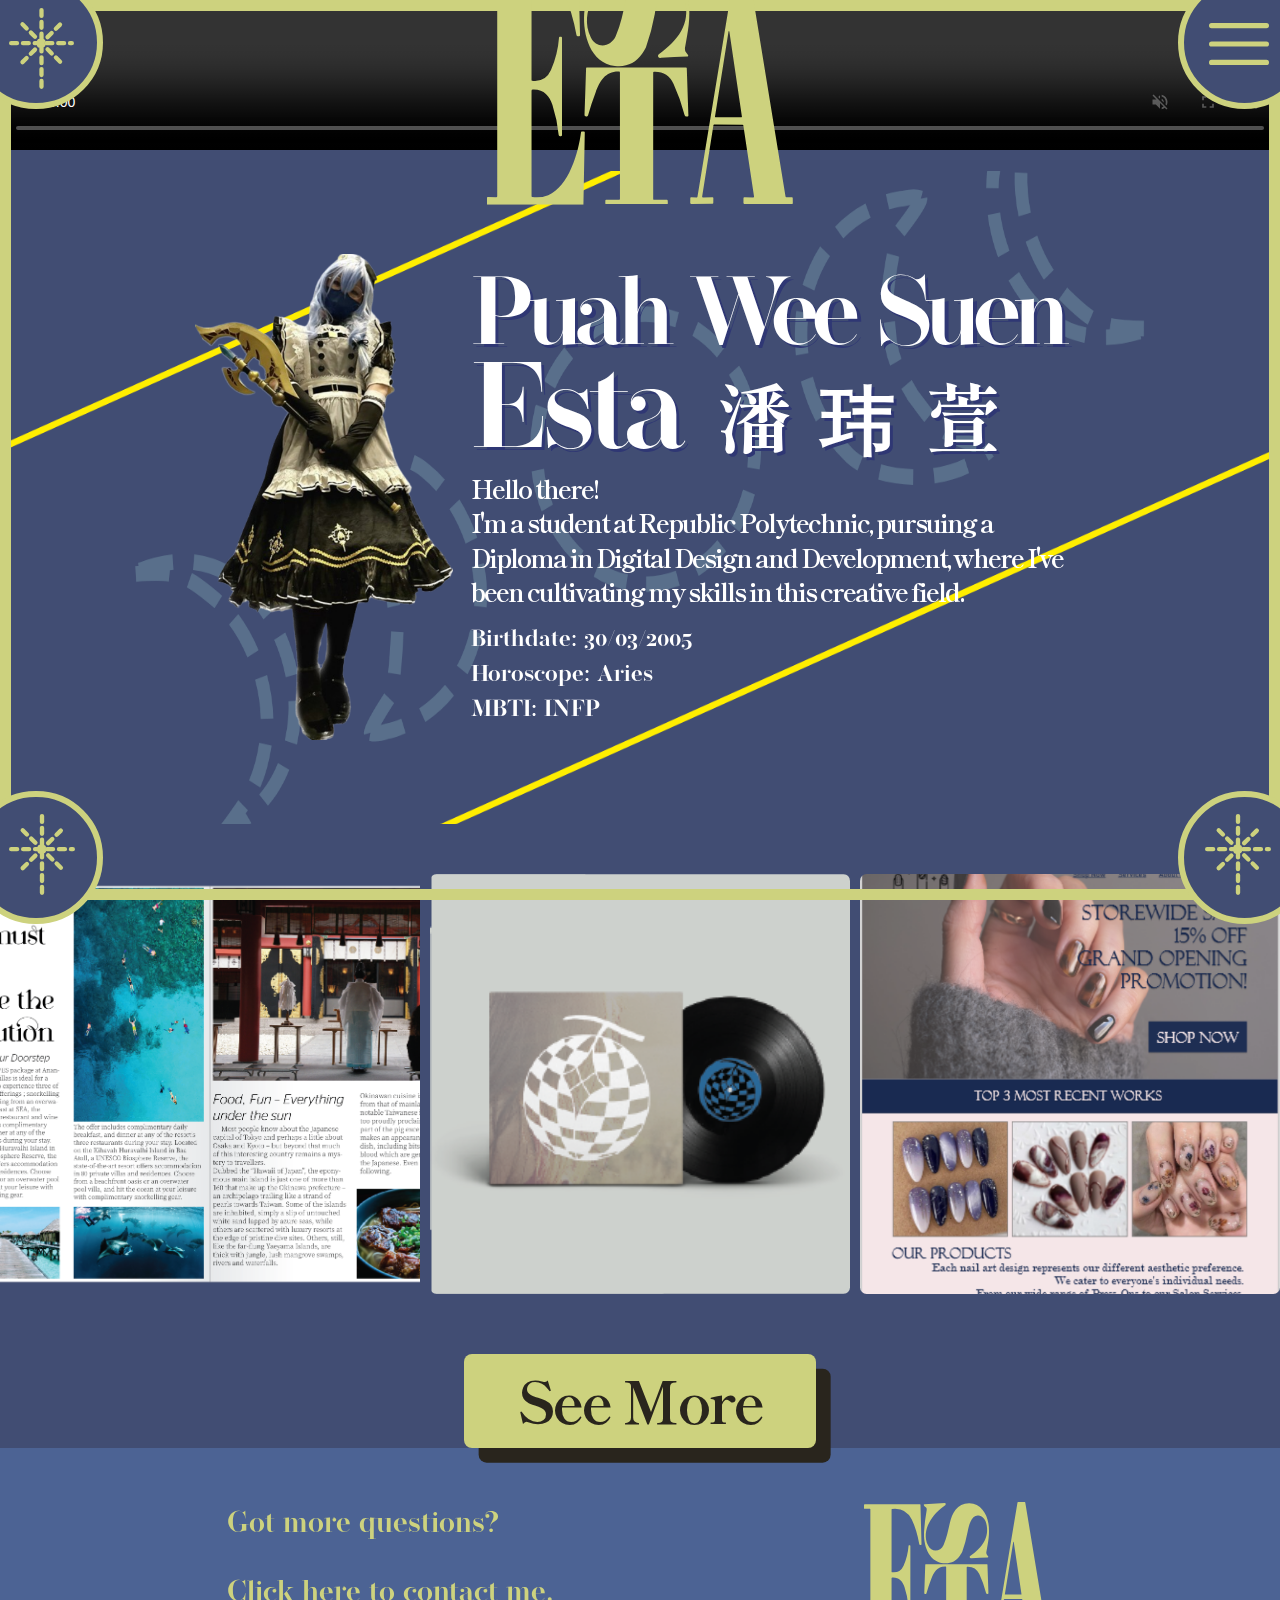
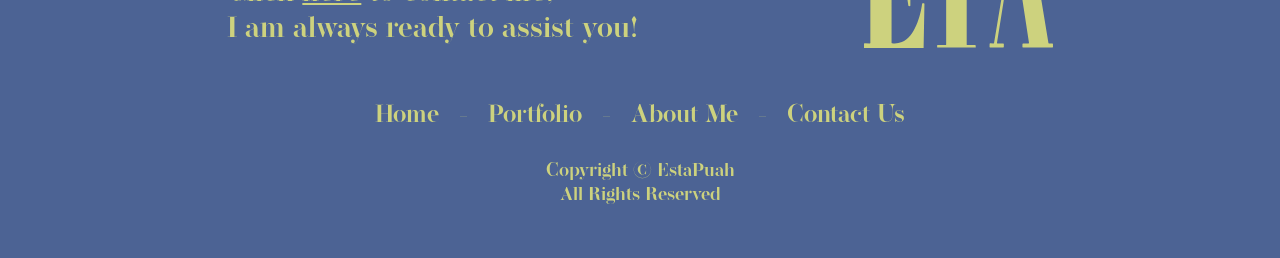
==== index.html @ 5c731d2d "." ====
<!DOCTYPE html>
<html lang="en-US">
  <head>
    <!-- Meta setup -->
    <meta charset="UTF-8" />
    <meta http-equiv="X-UA-Compatible" content="IE=edge" />
    <meta
      name="viewport"
      content="width=device-width, initial-scale=1, shrink-to-fit=no"
    />
    <meta name="keywords" content="" />
    <meta name="decription" content="" />
    <meta name="designer" content="" />

    <!-- Title -->
    <title>Esta Puah</title>

    <!-- Fav Icon -->
    <link rel="icon" href="images/favicon.png" />

    <!-- Include Bootstrap -->
    <link rel="stylesheet" href="css/bootstrap.css" />

    <!-- Main StyleSheet -->
    <link rel="stylesheet" href="css/style.css" />

    <!-- Responsive CSS -->
    <link rel="stylesheet" href="css/responsive.css" />
  </head>
  <body>
    <!--[if lte IE 9]>
      <p class="browserupgrade">
        You are using an <strong>outdated</strong> browser. Please
        <a href="https://browsehappy.com/">upgrade your browser</a> to improve
        your experience and security.
      </p><!
    [endif]-->

    <!-- main_wrapper start -->
    <main class="main_wrapper">
      <div class="main_shape">
        <div class="shape_circle">
          <img src="images/shape.svg" alt="" />
        </div>
        <div class="shape_circle shape3">
          <img src="images/shape.svg" alt="" />
        </div>
        <div class="shape_circle shape4">
          <img src="images/shape.svg" alt="" />
        </div>
        <div class="humber_btn">
          <button
            type="button"
            data-bs-toggle="offcanvas"
            data-bs-target="#offcanvasExample"
            aria-controls="offcanvasExample"
          >
            <img src="images/humbergar.svg" alt="" />
          </button>
        </div>
      </div>

      <!-- offcanvas start -->
      <div
        class="offcanvas offcanvas-top"
        tabindex="-1"
        id="offcanvasExample"
        aria-labelledby="offcanvasExampleLabel"
      >
        <div class="offcanvas-body">
          <button
            type="button"
            class="btn-close text-reset"
            data-bs-dismiss="offcanvas"
            aria-label="Close"
          ></button>
          <ul>
            <li><a href="index.html">Home</a></li>
            <li><a href="portfolio.html">Portfolio</a></li>
            <li><a href="about.html">About Me</a></li>
            <li><a href="contact.html">Contact</a></li>
          </ul>
        </div>
      </div>
      <!-- offcanvas end -->

      <!-- main_banner start -->
      <div class="main_banner">
        <div class="banner_item">
          <video
            width="100%"
            height="auto"
            controls
            id="video-bg"
            autoplay
            loop
            muted
          >
            <source src="images/star.mp4" type="video/mp4" />
            Your browser does not support the video tag.
          </video>
          <div class="main_logo">
            <a href="#">
              <img src="images/logo.svg" alt="" />
            </a>
          </div>
        </div>
      </div>
      <!-- main_banner end -->
      <!-- about_area start -->
      <div class="portfolio_area about_area">
        <div class="about_hero">
          <div class="about_row">
            <div class="about_left">
              <img src="images/about.png" alt="" />
            </div>
            <div class="about_right">
              <h3>
                Puah Wee Suen <br /><span class="esta">Esta</span>
                <span>潘 玮 萱</span>
              </h3>
              <p>
                Hello there! <br />I'm a student at Republic Polytechnic,
                pursuing a Diploma in Digital Design and Development, where I've
                been cultivating my skills in this creative field.
              </p>
              <ul>
                <li>Birthdate: 30/03/2005</li>
                <li>Horoscope: Aries</li>
                <li>MBTI: INFP</li>
              </ul>
            </div>
          </div>
        </div>
      </div>
      <!-- about_area end -->

      <!-- showcase_area start -->
        <h3>{Showcase}</h3>
        <div class="showcase_item">
          <div class="showcase_inner">
            <img href="portfolio.html" src="images/magazine.png" alt="" />
          </div>
          <div class="showcase_inner">
            <img href="portfolio.html" src="images/mock.png" alt="" />
          </div>
          <div class="showcase_inner">
            <img href="portfolio.html" src="images/project-1.png" alt="" />
          </div>
        </div>
        <div class="showcase_btn text-center">
          <a href="portfolio.html">See More</a>
        </div>
      <!-- showcase_area end -->

      <!-- footer_area start -->
      <div class="footer_area">
        <div class="footer_main">
          <div class="footer_upper">
            <div class="footer_left">
              <h4>Got more questions?</h4>
              <p>
                Click <a href="contact.html">here</a> to contact me, <br />
                I am always ready to assist you!
              </p>
            </div>
            <div class="footer_right">
              <a href="#">
                <img src="images/logo.svg" alt="" />
              </a>
            </div>
          </div>
          <div class="footer_bottom">
            <ul>
              <li><a href="index.html">Home </a></li>
              <li>-</li>
              <li><a href="portfolio.html">Portfolio</a></li>
              <li>-</li>
              <li><a href="about.html">About Me</a></li>
              <li>-</li>
              <li><a href="contact.html">Contact Us</a></li>
            </ul>
            <p>Copyright © EstaPuah <br />All Rights Reserved</p>
          </div>
        </div>
      </div>
    </main>
    <!-- main_wrapper end -->

    <!-- Main jQuery -->
    <script src="js/jquery-3.4.1.min.js"></script>

    <!-- Bootstrap jQuery -->
    <script src="js/bootstrap.bundle.js"></script>
  </body>
</html>
---- css/style.css ----
/*===================== Google fonts =======================*/
@import url("https://fonts.googleapis.com/css2?family=Shippori+Mincho:wght@400;500;600;700;800&display=swap");

/*webfonts*/
@font-face {
  font-family: "Operetta32-DemiBold";
  src: url(../webfonts/Operetta32-DemiBold.otf);
}

@font-face {
  font-family: "Lisbeth Display Regular";
  src: url(../webfonts/lisbeth-display.otf);
}

/*basic css*/
html {
  font-size: 0.52vw;
}

body {
  font-family: "Operetta32-DemiBold";
  font-size: 1.6rem;
  font-weight: 400;
  background: #414d73;
  color: #ffffff;
}

a {
  display: inline-block;
  text-decoration: none;
  transition: 0.2s all ease;
  -webkit-transition: 0.2s all ease;
  -moz-transition: 0.2s all ease;
}

a:visited,
a:hover,
a:active {
  text-decoration: none;
}

ul,
ol {
  list-style-type: none;
  padding: 0;
  margin: 0;
}

img {
  max-width: 100%;
}

::-webkit-scrollbar {
  width: 0;
  scrollbar-width: none;
}

::-moz-scrollbar {
  width: 0;
  scrollbar-width: none;
}

/*==================== main_wrapper start =====================*/
.main_wrapper {
  overflow: hidden;
}

.main_shape {
  width: 100%;
  height: 100%;
  display: block;
  border: 1.8rem solid #cdd27e;
  position: fixed;
  top: 0;
  left: 0;
  z-index: 9;
}

.shape_circle {
  width: 20rem;
  height: 20rem;
  display: flex;
  align-items: center;
  justify-content: center;
  background: #414d73;
  border: 1rem solid #cdd27e;
  border-radius: 50%;
  position: fixed;
  top: -3.6rem;
  left: -4.6rem;
  z-index: 9;
}

.shape_circle img {
  width: 9.8rem;
  position: relative;
  top: 0.6rem;
  left: 0.8rem;
}

.shape3 {
  top: initial;
  bottom: -3.6rem;
  left: -4.6rem;
  right: initial;
}

.shape4 {
  top: initial;
  bottom: -3.6rem;
  left: initial;
  right: -4.6rem;
}

.shape3 img {
  top: initial;
  left: 0.9rem;
  bottom: 0.75rem;
}

.shape4 img {
  top: initial;
  left: initial;
  bottom: 0.75rem;
  right: 0.9rem;
}

.humber_btn button {
  width: 20rem;
  height: 20rem;
  display: flex;
  align-items: center;
  justify-content: center;
  background: #414d73;
  border: 1rem solid #cdd27e;
  border-radius: 50%;
  outline: none;
  padding: 0;
  position: fixed;
  top: -3.6rem;
  right: -4.6rem;
  z-index: 9;
}

.humber_btn button img {
  width: 9rem;
  position: relative;
  top: 0.2rem;
  right: 0.8rem;
}

/*offcanvas*/
.offcanvas-top {
  background: #2f3774;
  width: 100%;
  height: 100%;
}

.offcanvas-body {
  text-align: right;
  padding: 3rem 4rem;
}

.offcanvas-body ul {
  padding-top: 1.5rem;
}

.offcanvas-body ul li {
  padding: 1.1rem 0rem;
  text-align: right;
}

.offcanvas-body ul li a {
  font-size: 6.1rem;
  color: #ffffff;
  transition: 0.2s all ease;
}

.offcanvas-body ul li a:hover {
  color: #cdd27e;
}

.btn-close {
  opacity: 1;
  font-size: 4.6rem;
  outline: none !important;
  box-shadow: none !important;
  transition: 0.2s all ease;
  filter: brightness(0) saturate(100%) invert(87%) sepia(67%) saturate(291%)
    hue-rotate(4deg) brightness(89%) contrast(82%);
}

/*=================== main_banner start ====================*/
.main_banner {
  position: relative;
}

.main_banner img {
  width: 100%;
}

.main_logo img {
  width: 46rem;
  position: absolute;
  top: 50%;
  left: 50%;
  transform: translate(-50%, -50%);
  z-index: 99;
}

/*================== showcase_area start ==================*/
.showcase_area {
  background-image: url(../images/showcase_bg.png);
  background-repeat: no-repeat;
  background-position: center;
  background-size: cover;
  padding: 5rem 0 12rem;
}

.showcase_main {
  max-width: 124rem;
  width: 100%;
  margin: 0 auto;
  position: relative;
  z-index: 99;
}

.showcase_main h3 {
  font-family: "Lisbeth Display Regular";
  font-size: 16.7rem;
  color: #ffffff;
  margin: 0;
  text-align: center;
  text-shadow: 0.6rem 0.6rem 0 #29251d;
}

.showcase_item {
  display: grid;
  grid-template-columns: repeat(3, 1fr);
  grid-gap: 1.5rem;
  padding: 5rem 0 9rem;
}

.showcase_inner {
  position: relative;
  overflow: hidden;
  width: 100%;
  height: 0;
  padding-bottom: 100%; /* This ensures a square aspect ratio */
}

.showcase_inner img {
  position: absolute;
  top: 0;
  left: 0;
  width: 100%;
  height: 100%;
  object-fit: cover; /* This will make sure the image covers the entire container */
  border-radius: 1rem;
}
.showcase_btn a {
  font-family: "Shippori Mincho", serif;
  font-size: 8.6rem;
  font-weight: 700;
  color: #29251d;
  letter-spacing: -0.3rem;
  background: #cdd27e;
  display: inline-block;
  padding: 0.5rem 8rem 0.8rem;
  border-radius: 1.2rem;
  box-shadow: 2.2rem 2.2rem 0rem #29251d;
  transition: box-shadow 0.2s ease, transform 0.2s ease;
  position: relative;
}

.showcase_btn a:hover {
  box-shadow: 1.8rem 1.8rem 0rem #29251d;
  transform: translateY(2px);
  opacity: 0.85;
}


/*==================== footer_area start =====================*/
.footer_area {
  background: #4c6394;
  padding: 8rem 0;
}

.footer_main {
  max-width: 124rem;
  width: 100%;
  margin: 0 auto;
  position: relative;
  z-index: 99;
}

.footer_upper {
  display: flex;
  align-items: center;
  justify-content: space-between;
}

.footer_left h4 {
  font-size: 4.4rem;
  color: #cdd27e;
  margin-bottom: 5rem;
}

.footer_left p {
  font-size: 4.4rem;
  color: #cdd27e;
  margin: 0;
  line-height: 1.25;
}

.footer_left p a {
  color: #cdd27e;
  text-decoration: underline;
  transition: 0.2s all ease;
}

.footer_left p a:hover {
  color: #fff;
}

.footer_right img {
  width: 28.3rem;
}

.footer_bottom {
  padding-top: 7rem;
}

.footer_bottom ul {
  display: flex;
  align-items: center;
  justify-content: center;
}

.footer_bottom ul li {
  font-size: 3.7rem;
  color: #cdd27e;
  padding: 0 1.5rem;
}

.footer_bottom ul li a {
  font-size: 3.7rem;
  color: #cdd27e;
  transition: 0.2s all ease;
}

.footer_bottom ul li a:hover {
  color: #fff;
}

.footer_bottom p {
  font-size: 2.8rem;
  color: #cdd27e;
  line-height: 1.25;
  margin-top: 4rem;
  margin-bottom: 0;
  text-align: center;
}

/*======================= portfolio page start =======================*/
.portfolio_area {
  background-image: url(../images/main-bg2.png);
  background-repeat: no-repeat;
  background-position: center;
  background-size: 100% 100%;
  background-attachment: fixed;
  padding: 8.5rem 0;
}

.portfolio_main {
  max-width: 120rem;
  width: 100%;
  margin: 0 auto;
  position: relative;
  z-index: 99;
}

.portfolio_main h3 {
  font-family: "Lisbeth Display Regular";
  font-size: 16.7rem;
  color: #ffffff;
  text-align: center;
  text-shadow: 0.6rem 0.6rem 0 #29251d;
}

.portfolio_item {
  display: grid;
  grid-template-columns: repeat(2, 1fr);
  grid-gap: 5rem;
  padding: 4rem 0;
}

.portfolio_box {
  width: 100%;
  height: 60rem;
  background: #cdd27e;
  display: flex;
  align-items: center;
  justify-content: center;
  border-radius: 1.5rem;
  box-shadow: 2.4rem 2.4rem 0 #29251d;
  text-align: center;
  transition: box-shadow 0.2s ease; /* Add transition for a smooth effect */
}

.portfolio_box a {
  text-decoration: none; /* Remove default link underline */
}

.portfolio_box:hover {
  opacity: 0.85;
}

.portfolio_box h4 {
  font-family: "Shippori Mincho", serif;
  font-size: 2.8rem; /* Adjust font size as needed */
  font-weight: 700;
  color: #29251d;
  margin: 0;
  letter-spacing: -0.1rem;
}

.portfolio_box:hover {
  box-shadow: none; /* Make the box shadow disappear on hover */
}

.portfolio_main2 {
  max-width: 124.2rem;
  width: 100%;
  margin: 0 auto;
  position: relative;
  z-index: 99;
  padding-top: 8rem;
}

.portfolio_name {
  background: #cdd27e;
  padding: 20rem 0;
  text-align: center;
  border-radius: 3rem;
  box-shadow: -1.5rem -1.5rem 8rem rgba(205, 210, 126, 0.34);
}

.portfolio_name h3 {
  font-family: "Shippori Mincho", serif;
  font-size: 18.9rem;
  font-weight: 700;
  line-height: 1;
  color: #2f3774;
  margin: 0;
  text-align: center;
  letter-spacing: -2.4rem;
}

.portfolio_projects {
  padding-top: 15rem;
}

.portfolio_sample img {
  width: 100%;
}

.portfolio3 {
  margin-top: -36rem;
}

.portfolio_btn {
  padding: 3rem 0;
}

.portfolio_btn a {
  font-family: "Shippori Mincho", serif;
  font-size: 6.6rem;
  font-weight: 700;
  color: #29251d;
  letter-spacing: -0.3rem;
  background: #cdd27e;
  display: inline-block;
  padding: 0.5rem 10rem 0.8rem;
  border-radius: 1.2rem;
  box-shadow: 2.2rem 2.2rem 0rem #29251d;
  transition: 0.2s all ease;
}

.portfolio_btn a:hover {
  opacity: 0.85;
}

.portname2 {
  padding: 10rem 0 12rem;
}

.port3_main {
  max-width: 150rem;
  width: 100%;
  margin: 0 auto;
  position: relative;
  z-index: 99;
  padding: 1.5rem 0;
}

.port3_cnt h3 {
  font-size: 9.9rem;
  color: #ffffff;
  margin: 0;
  text-shadow: 0.4rem 0.4rem 0 #707173;
}

.port3_cnt h4 {
  font-family: "Shippori Mincho", serif;
  font-size: 9.9rem;
  font-weight: 400;
  color: #ffffff;
  margin: 1.5rem 0;
}

.port3_cnt p {
  font-family: "Lisbeth Display Regular";
  font-size: 9.9rem;
  font-weight: 400;
  color: #ffffff;
  margin: 0;
  text-shadow: 0.3rem 0.3rem 0 #707070;
}

.port3_item img {
  width: 77rem;
  display: block;
  margin-left: auto;
}

.port4_main {
  background: rgba(255, 255, 255, 0.85);
  max-width: 149.6rem;
  width: 100%;
  margin: 0 auto;
  position: relative;
  z-index: 99;
  padding: 6.4rem 5.6rem;
  border-radius: 4rem;
}

.port4_left img {
  width: 100%;
}

.port4_right h3 {
  font-family: "Shippori Mincho", serif;
  font-size: 11.3rem;
  font-weight: 700;
  color: #4c6394;
  letter-spacing: -1.5rem;
}

.port4_right h4 {
  max-width: 56rem;
  width: 100%;
  font-size: 4.7rem;
  color: #4c6394;
  margin: 5.5rem 0 8.5rem;
}

.port4_right p {
  font-size: 3.6rem;
  color: #4c6394;
  margin-bottom: ;
}

.port4_btn {
  padding: 12rem 0 0;
}

.port4_btn a {
  font-family: "Shippori Mincho", serif;
  font-size: 5rem;
  color: #29251d;
}

/*=================== about page start =====================*/
.about_hero {
  max-width: 133.8rem;
  width: 100%;
  margin: 0 auto;
  position: relative;
  z-index: 99;
  padding: 4rem 0;
}

.about_row {
  display: flex;
  align-items: center;
  justify-content: space-between;
}

.about_left {
  width: 29%;
}

.about_left img {
  width: 100%;
}

.about_right {
  width: 69%;
}

.about_right h3 {
  font-size: 14.5rem;
  color: #ffffff;
  letter-spacing: -1rem;
  line-height: 0.85;
  margin: 0;
  text-shadow: 0.5rem 0.5rem 0 #2f3774;
}

.about_right h3 span {
  font-family: "Shippori Mincho", serif;
  font-size: 11.3rem;
  font-weight: 800;
  letter-spacing: 0.8rem;
  display: inline-block;
  margin-left: 2.4rem;
}

.about_right h3 .esta {
  font-family: "Operetta32-DemiBold";
  font-size: 18.4rem;
  font-weight: inherit;
  letter-spacing: -1rem;
  margin: 0;
}

.about_right p {
  font-family: "Shippori Mincho", serif;
  font-size: 3.8rem;
  font-weight: 700;
  color: #ffffff;
  line-height: 1.35;
  margin: 2.5rem 0 2rem;
  letter-spacing: -0.3rem;
}

.about_right ul li {
  font-size: 3.5rem;
  color: #ffffff;
}

.about_main {
  max-width: 146.4rem;
  width: 100%;
  margin: 0 auto;
  position: relative;
  z-index: 99;
  padding: 8rem 0 4rem;
}

.about_maincnt {
  margin-top: 6rem;
}

.about_maincnt h4 {
  font-family: "Lisbeth Display Regular";
  font-size: 16.7rem;
  font-weight: 400;
  color: #ffffff;
  text-align: center;
  margin-bottom: 2.5rem;
  text-shadow: 0.6rem 0.6rem 0 #29251d;
}

.about_maincnt p {
  font-size: 4.7rem;
  color: #ffffff;
  line-height: 1.32;
  margin: 0;
  text-align: center;
}

/*================== contact page start ================*/
.contact_area {
  background-image: url(../images/contact_bg.png);
}

.contact_main {
  max-width: 130.6rem;
  width: 100%;
  margin: 0 auto;
  position: relative;
  z-index: 99;
}

.contact_title h3 {
  font-family: "Lisbeth Display Regular";
  font-size: 16.7rem;
  font-weight: 400;
  color: #ffffff;
  text-align: center;
  text-shadow: 0.6rem 0.6rem 0 #29251d;
}

.contact_part {
  padding: 4rem 0;
}

.contact_left h4 {
  font-family: "Lisbeth Display Regular";
  font-size: 7.5rem;
  font-weight: 400;
  color: #ffffff;
  text-shadow: 0.54rem 0.54rem 0 #29251d;
}

.contact_item {
  margin-top: 4rem;
}

.contact_item label {
  font-size: 2.5rem;
  color: #ffffff;
  margin-bottom: 0.8rem;
  display: block;
  text-shadow: 0.5rem 0.5rem 0 #29251d;
}

.contact_item input,
.contact_item textarea {
  font-family: "Shippori Mincho", serif;
  width: 100%;
  display: block;
  font-size: 2.2rem;
  font-weight: 400;
  color: #707070;
  background: #ffffff;
  border: none;
  outline: none;
  padding: 1.2rem 1.5rem;
  border-radius: 1.4rem;
  letter-spacing: -0.2rem;
}

.contact_item input::placeholder,
.contact_item textarea::placeholder {
  font-family: "Shippori Mincho", serif;
  color: #707070;
  opacity: 1;
}

.contact_item textarea {
  min-height: 12.2rem;
  resize: none;
}

.contact_btn {
  text-align: right;
  padding-top: 5rem;
}

.contact_btn button {
  font-family: "Shippori Mincho", serif;
  font-size: 3.2rem;
  font-weight: 700;
  color: #29251d;
  background: #bdc274;
  border: none;
  outline: none;
  display: inline-block;
  padding: 0.5rem 6rem 0.8rem;
  border-radius: 0.8rem;
  box-shadow: 1.1rem 1.1rem 0 #29251d;
  transition: 0.2s all ease;
}

.contact_btn button:hover {
  opacity: 0.85;
}

.contact_right {
  padding-left: 12rem;
}

.contact_right h4 {
  font-family: "Lisbeth Display Regular";
  font-size: 7.5rem;
  font-weight: 400;
  color: #ffffff;
  text-shadow: 0.54rem 0.54rem 0 #29251d;
  margin-bottom: 4rem;
}

.contact_right ul li a {
  display: flex;
  align-items: center;
  font-size: 4rem;
  color: #ffffff;
  margin-bottom: 2rem;
  text-shadow: 0.5rem 0.5rem 0 #29251d;
}

.contact_right ul li a img {
  width: 5rem;
  margin-right: 1.5rem;
}

.social_icon ul {
  display: flex;
  align-items: center;
  margin-top: 5rem;
}

.social_icon ul li a {
  display: inline-block;
  margin-right: 2rem;
  transition: 0.2s all ease;
}

.social_icon ul li a img {
  width: 4rem;
}

.social_icon ul li a:hover {
  opacity: 0.8;
}

.contact2l .contact_item input,
.contact2l .contact_item textarea {
  color: #29251d;
}

.contact3_lftitem img {
  width: 13.7rem;
}

.cont3_btn button {
  width: 100%;
  display: block;
}

.contact3_lftitem h4 {
  font-family: "Lisbeth Display Regular";
  font-size: 7.5rem;
  color: #ffffff;
  text-shadow: 0.6rem 0.6rem 0 #29251d;
}

.contact3_lftitem p {
  font-family: "Lisbeth Display Regular";
  font-size: 6.2rem;
  color: #ffffff;
  text-shadow: 0.6rem 0.6rem 0 #29251d;
}

.contact_prt3 {
  padding-bottom: 15rem;
}
---- css/responsive.css ----
/*
====================================
Small Screen - Tablate
====================================
*/
@media screen and (min-width: 768px) and (max-width: 991px) {

	.offcanvas-body {
		padding-top: 5rem;
		padding-right: 6rem;
	}

}

/*
====================================
Small Screen - Mobile
====================================
*/
@media screen and (max-width: 767px) {

	html {
		font-size: 0.60vw;
	}

	.offcanvas-body {
		padding-top: 5rem;
		padding-right: 6rem;
	}

}


@media screen and (max-width: 575px) {

	html {
		font-size: 0.60vw;
	}

	.showcase_item {
		grid-template-columns: 1fr 1fr;
		grid-gap: 3rem;
	}

	.offcanvas-body {
		padding-top: 5rem;
		padding-right: 6rem;
	}

	.port4_right {
		margin-top: 5rem;
		margin-left: 5rem;
		margin-bottom: 5rem;
	}

	.about_row {
		display: block;
	}

	.about_row > div {
		width: 100%;
	}

	.about_left img {
		width: 45%;
		display: block;
		margin: 0 auto;
	}

	.about_right {
		margin-top: 9.5rem;
	}

	.about_right p {
		font-size: 5rem;
	}

	.about_right ul li {
		font-size: 4.7rem;
	}

	.contact_left h4 {
		font-size: 11rem;
	}

	.contact_item label {
		font-size: 5.5rem;
	}

	.contact_item input, 
	.contact_item textarea {
		font-size: 4.8rem;
		padding: 2.4rem 3rem;
	}

	.contact_btn button {
		font-size: 5.6rem;
		padding: 1rem 10rem 1.3rem;
	}

	.contact_right {
		padding-left: 0;
		margin-top: 6rem;
	}

	.contact_right h4 {
		font-size: 11rem;
	}

	.contact_right ul li a {
		font-size: 6rem;
	}

	.contact_right ul li a img {
		width: 7rem;
	}

	.social_icon ul li a {
		margin-right: 4rem;
	}

	.social_icon ul li a img {
		width: 7.5rem;
	}

	.contact_item textarea {
		height: 30rem;
	}

	.contact_part {
		padding-top: 7.5rem;
	}


}
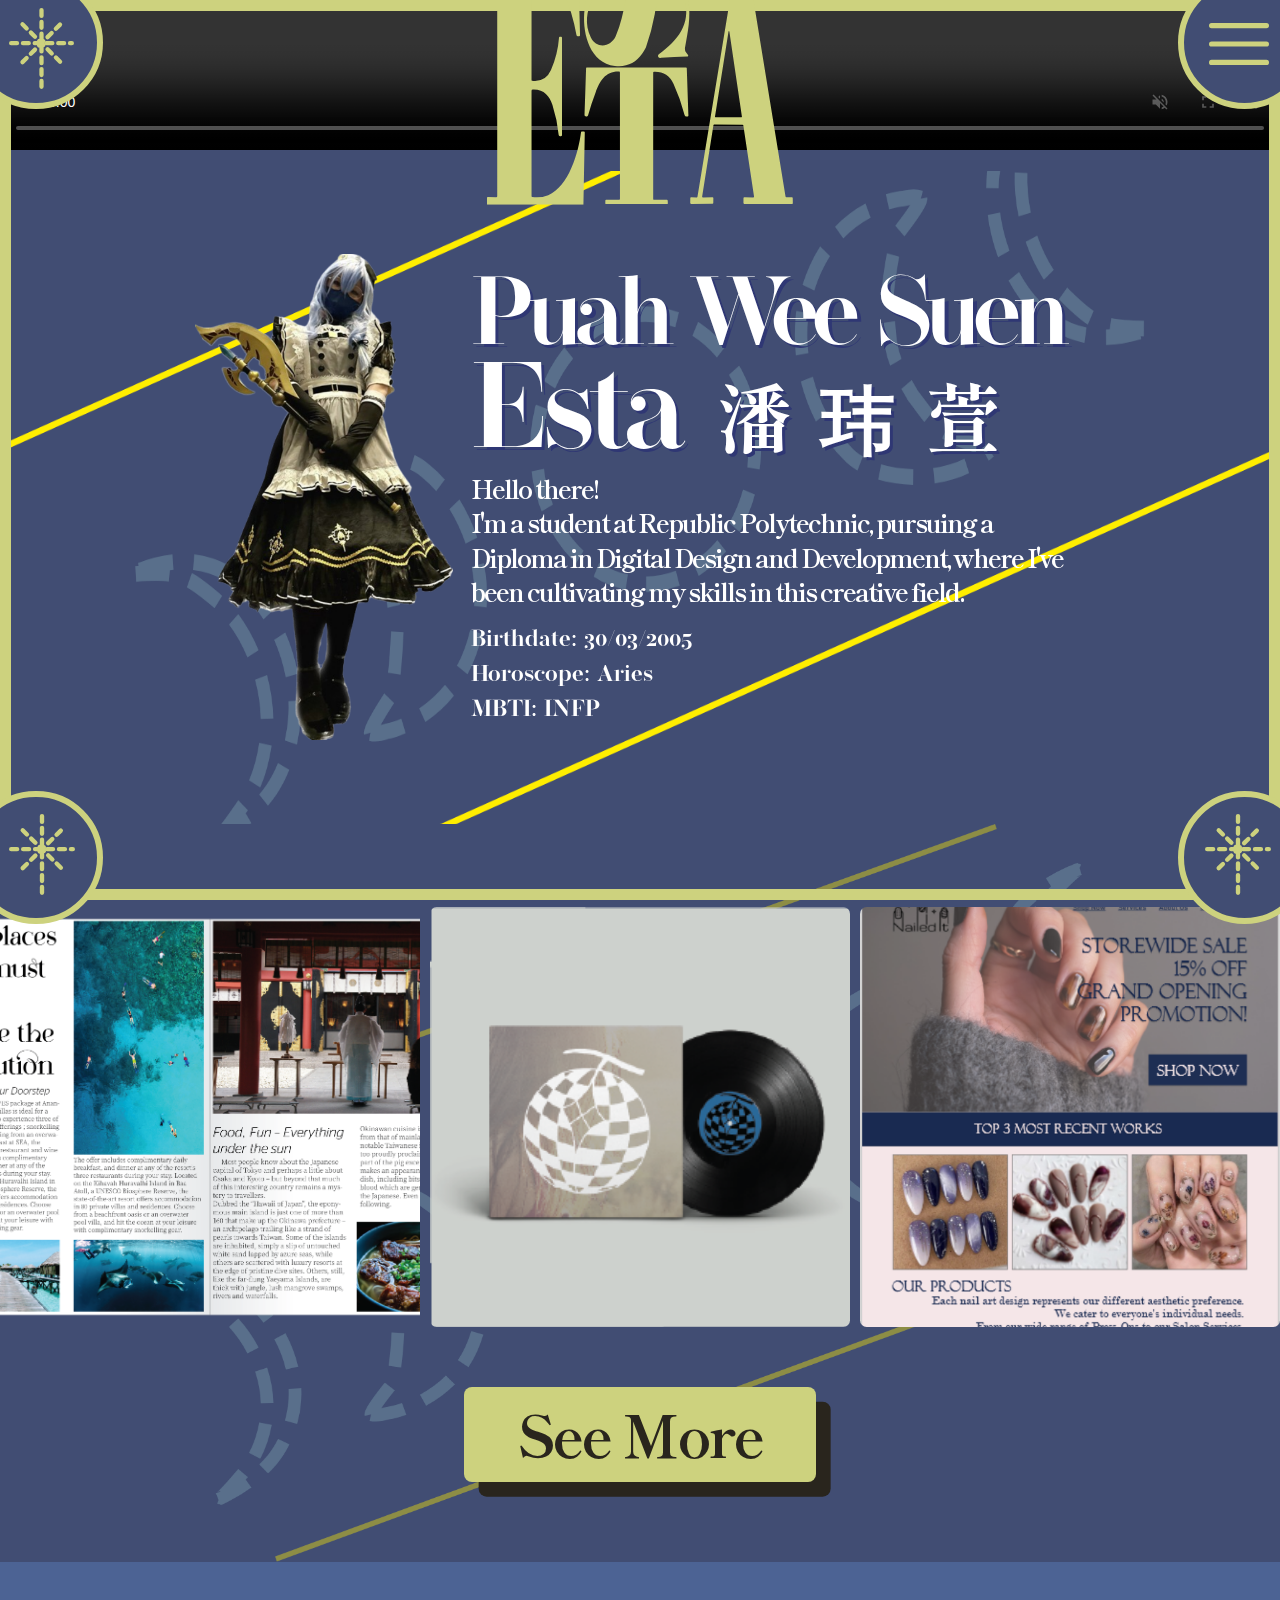
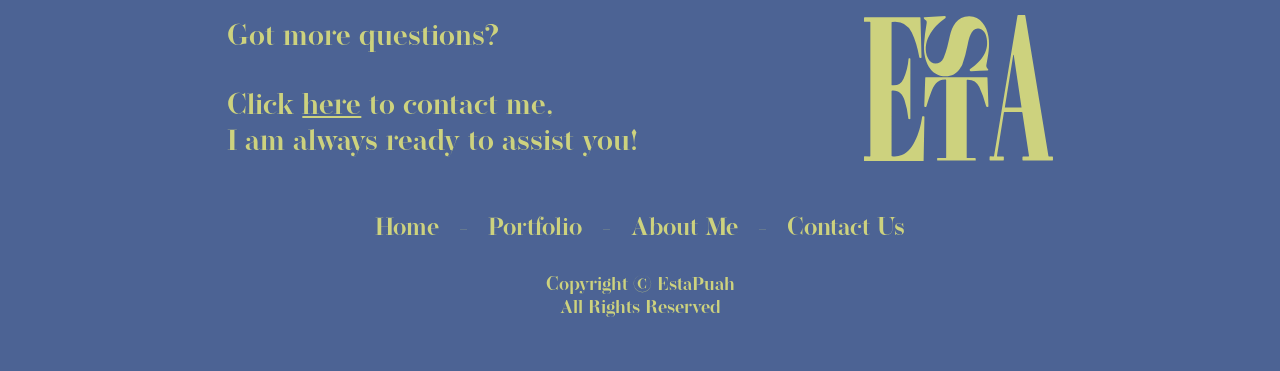
==== commit 2164f9c7: "." ====
--- a/index.html
+++ b/index.html
@@ -136,6 +136,7 @@
       <!-- about_area end -->
 
       <!-- showcase_area start -->
+      <div class="showcase_area">
         <h3>{Showcase}</h3>
         <div class="showcase_item">
           <div class="showcase_inner">
@@ -151,6 +152,8 @@
         <div class="showcase_btn text-center">
           <a href="portfolio.html">See More</a>
         </div>
+      </div>
+
       <!-- showcase_area end -->
 
       <!-- footer_area start -->
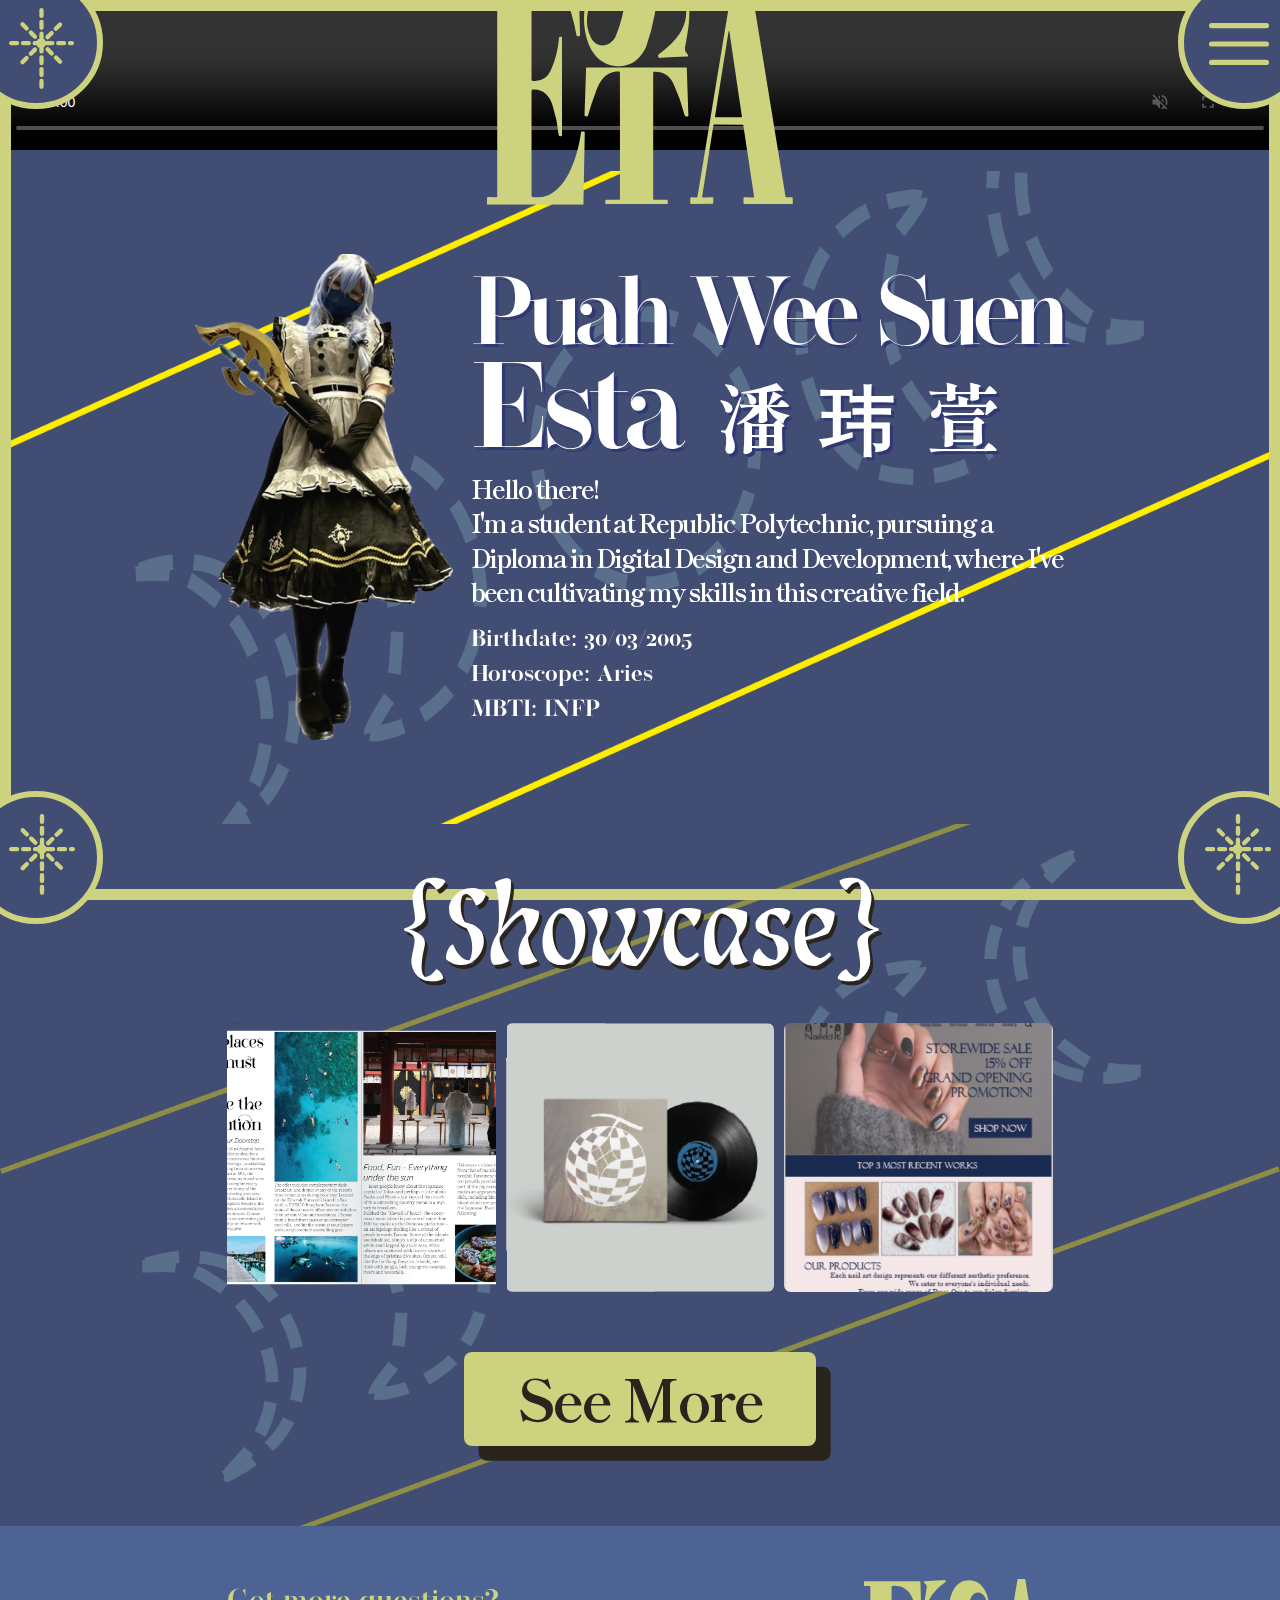
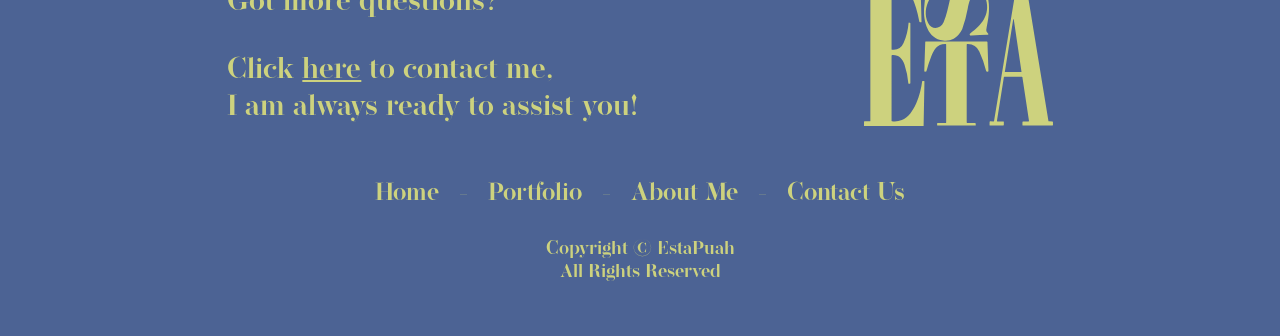
==== commit 29912518: "." ====
--- a/index.html
+++ b/index.html
@@ -137,23 +137,24 @@
 
       <!-- showcase_area start -->
       <div class="showcase_area">
-        <h3>{Showcase}</h3>
-        <div class="showcase_item">
-          <div class="showcase_inner">
-            <img href="portfolio.html" src="images/magazine.png" alt="" />
-          </div>
-          <div class="showcase_inner">
-            <img href="portfolio.html" src="images/mock.png" alt="" />
-          </div>
-          <div class="showcase_inner">
-            <img href="portfolio.html" src="images/project-1.png" alt="" />
-          </div>
-        </div>
-        <div class="showcase_btn text-center">
-          <a href="portfolio.html">See More</a>
-        </div>
-      </div>
-
+        <div class="showcase_main">
+          <h3>{Showcase}</h3>
+          <div class="showcase_item">
+            <div class="showcase_inner">
+              <img href="portfolio.html" src="images/magazine.png" alt="" />
+            </div>
+            <div class="showcase_inner">
+              <img href="portfolio.html" src="images/mock.png" alt="" />
+            </div>
+            <div class="showcase_inner">
+              <img href="portfolio.html" src="images/project-1.png" alt="" />
+            </div>
+          </div>
+          <div class="showcase_btn text-center">
+            <a href="portfolio.html">See More</a>
+          </div>
+        </div>
+      </div>
       <!-- showcase_area end -->
 
       <!-- footer_area start -->
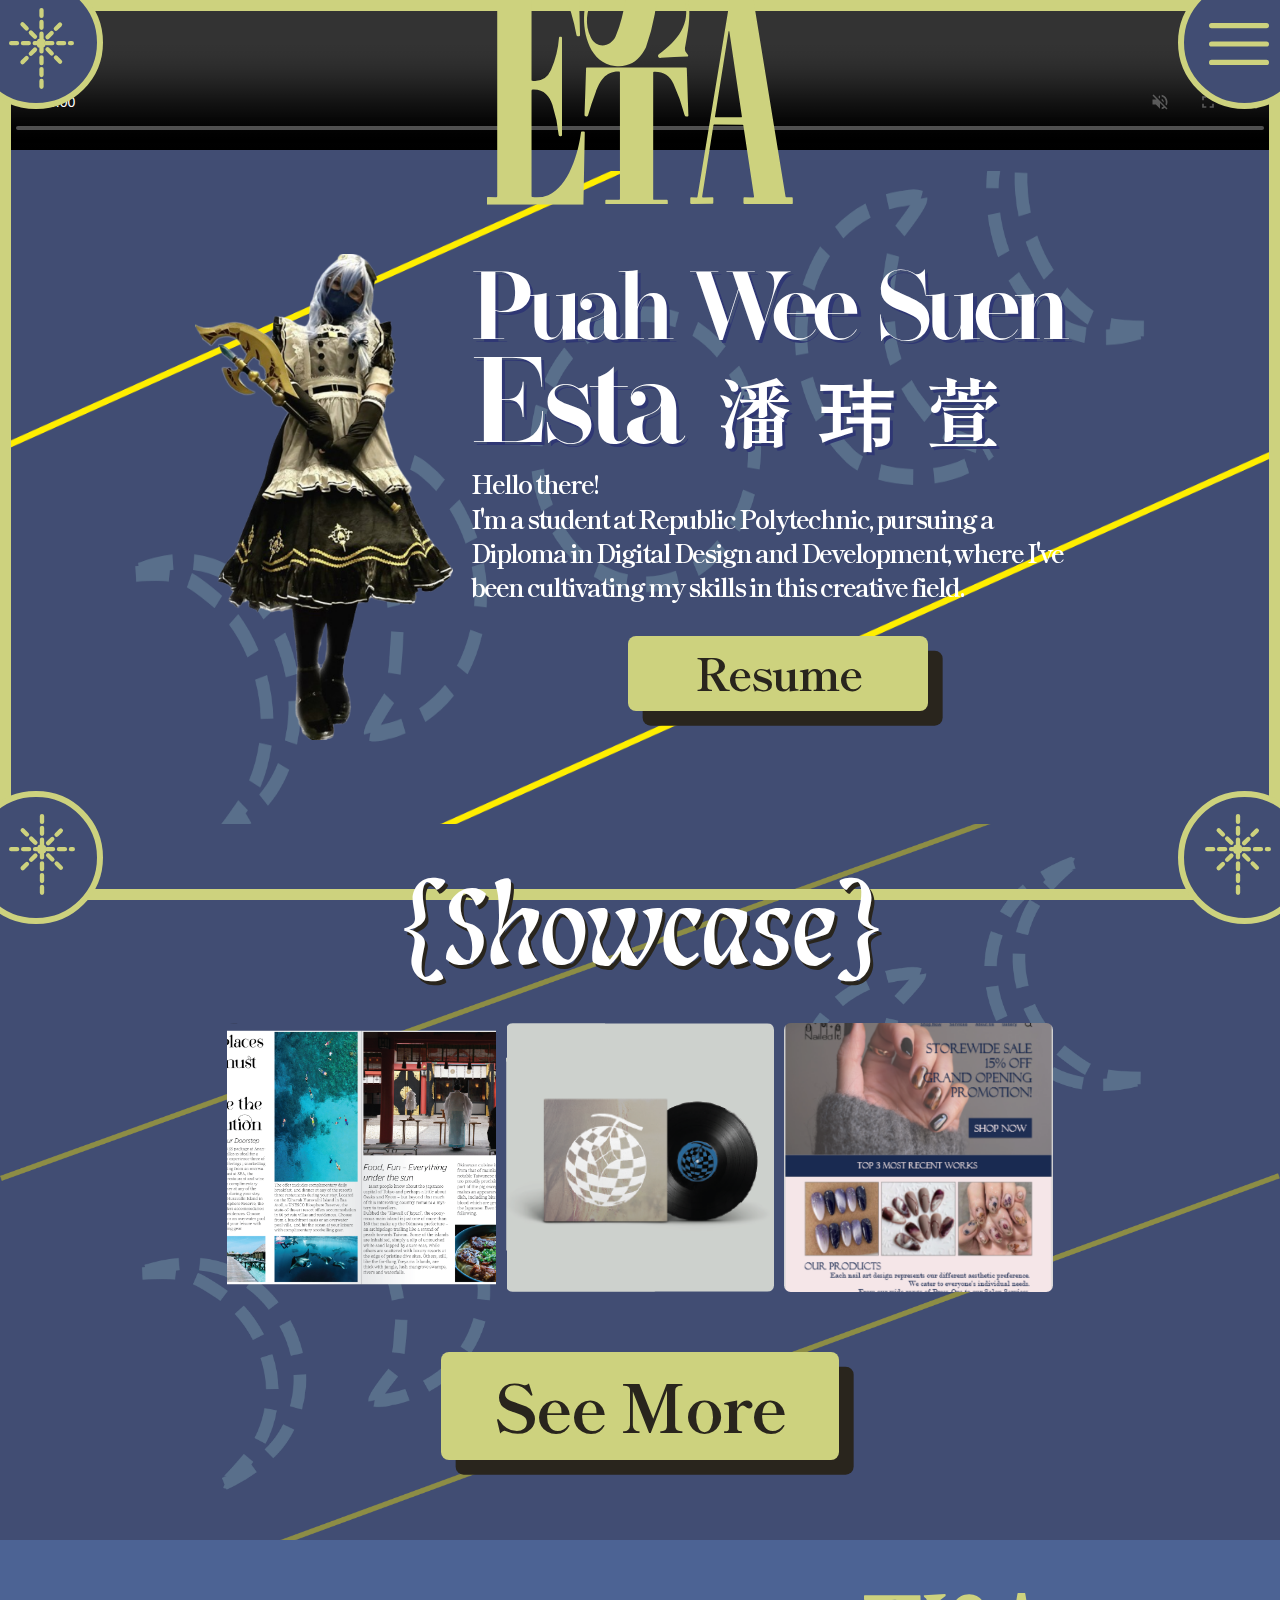
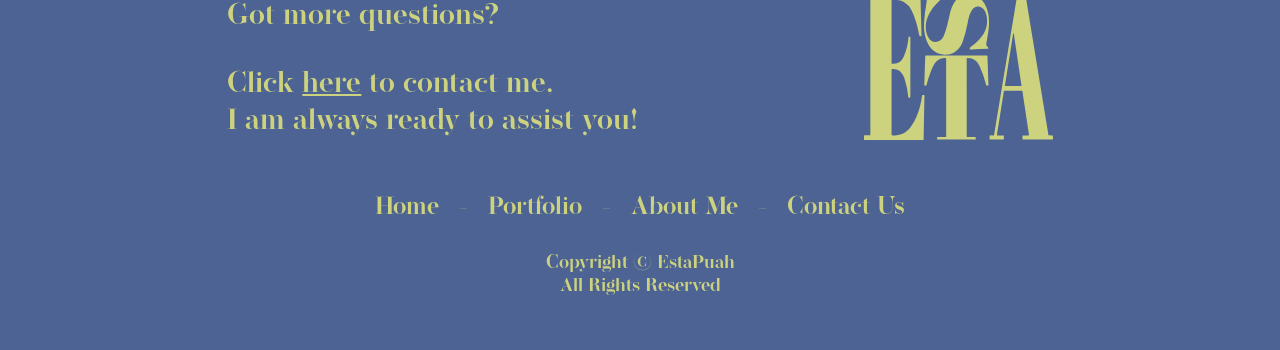
==== commit edce8c14: "." ====
--- a/index.html
+++ b/index.html
@@ -39,7 +39,7 @@
     <!-- main_wrapper start -->
     <main class="main_wrapper">
       <div class="main_shape">
-        <div class="shape_circle">
+        <div class="shape_circle main">
           <img src="images/shape.svg" alt="" />
         </div>
         <div class="shape_circle shape3">
@@ -124,11 +124,9 @@
                 pursuing a Diploma in Digital Design and Development, where I've
                 been cultivating my skills in this creative field.
               </p>
-              <ul>
-                <li>Birthdate: 30/03/2005</li>
-                <li>Horoscope: Aries</li>
-                <li>MBTI: INFP</li>
-              </ul>
+              <div class="portfolio_btn text-center">
+                <a href="images/EstaPuah_Resume.pdf">Resume</a>
+              </div>
             </div>
           </div>
         </div>
--- a/css/style.css
+++ b/css/style.css
@@ -96,6 +96,34 @@
   position: relative;
   top: 0.6rem;
   left: 0.8rem;
+}
+
+.main_wrapper {
+  transition: all 0.3s ease;
+}
+
+.main_wrapper.expanded {
+  width: 100%; /* Set the desired expanded width */
+}
+
+.main_shape {
+  display: flex;
+  justify-content: space-between;
+}
+
+.shape_circle {
+  transition: all 0.3s ease;
+}
+
+.main.expanded .shape_circle {
+  width: 15rem; /* Set the desired expanded size */
+  height: 15rem;
+}
+
+.main.expanded .shape_circle img {
+  width: 7.8rem; /* Set the desired expanded size for the image */
+  top: 0.3rem;
+  left: 0.4rem;
 }
 
 .shape3 {
@@ -260,7 +288,7 @@
 }
 .showcase_btn a {
   font-family: "Shippori Mincho", serif;
-  font-size: 8.6rem;
+  font-size: 10rem;
   font-weight: 700;
   color: #29251d;
   letter-spacing: -0.3rem;
@@ -276,7 +304,6 @@
 .showcase_btn a:hover {
   box-shadow: 1.8rem 1.8rem 0rem #29251d;
   transform: translateY(2px);
-  opacity: 0.85;
 }
 
 
@@ -402,10 +429,11 @@
   display: flex;
   align-items: center;
   justify-content: center;
-  border-radius: 1.5rem;
+  border-radius: 2rem;
   box-shadow: 2.4rem 2.4rem 0 #29251d;
   text-align: center;
   transition: box-shadow 0.2s ease; /* Add transition for a smooth effect */
+  padding: 10px;
 }
 
 .portfolio_box a {
@@ -418,11 +446,10 @@
 
 .portfolio_box h4 {
   font-family: "Shippori Mincho", serif;
-  font-size: 2.8rem; /* Adjust font size as needed */
+  font-size: 4em; /* Adjust font size as needed */
   font-weight: 700;
   color: #29251d;
   margin: 0;
-  letter-spacing: -0.1rem;
 }
 
 .portfolio_box:hover {
@@ -568,7 +595,7 @@
 .port4_right p {
   font-size: 3.6rem;
   color: #4c6394;
-  margin-bottom: ;
+  margin-bottom: 0;
 }
 
 .port4_btn {
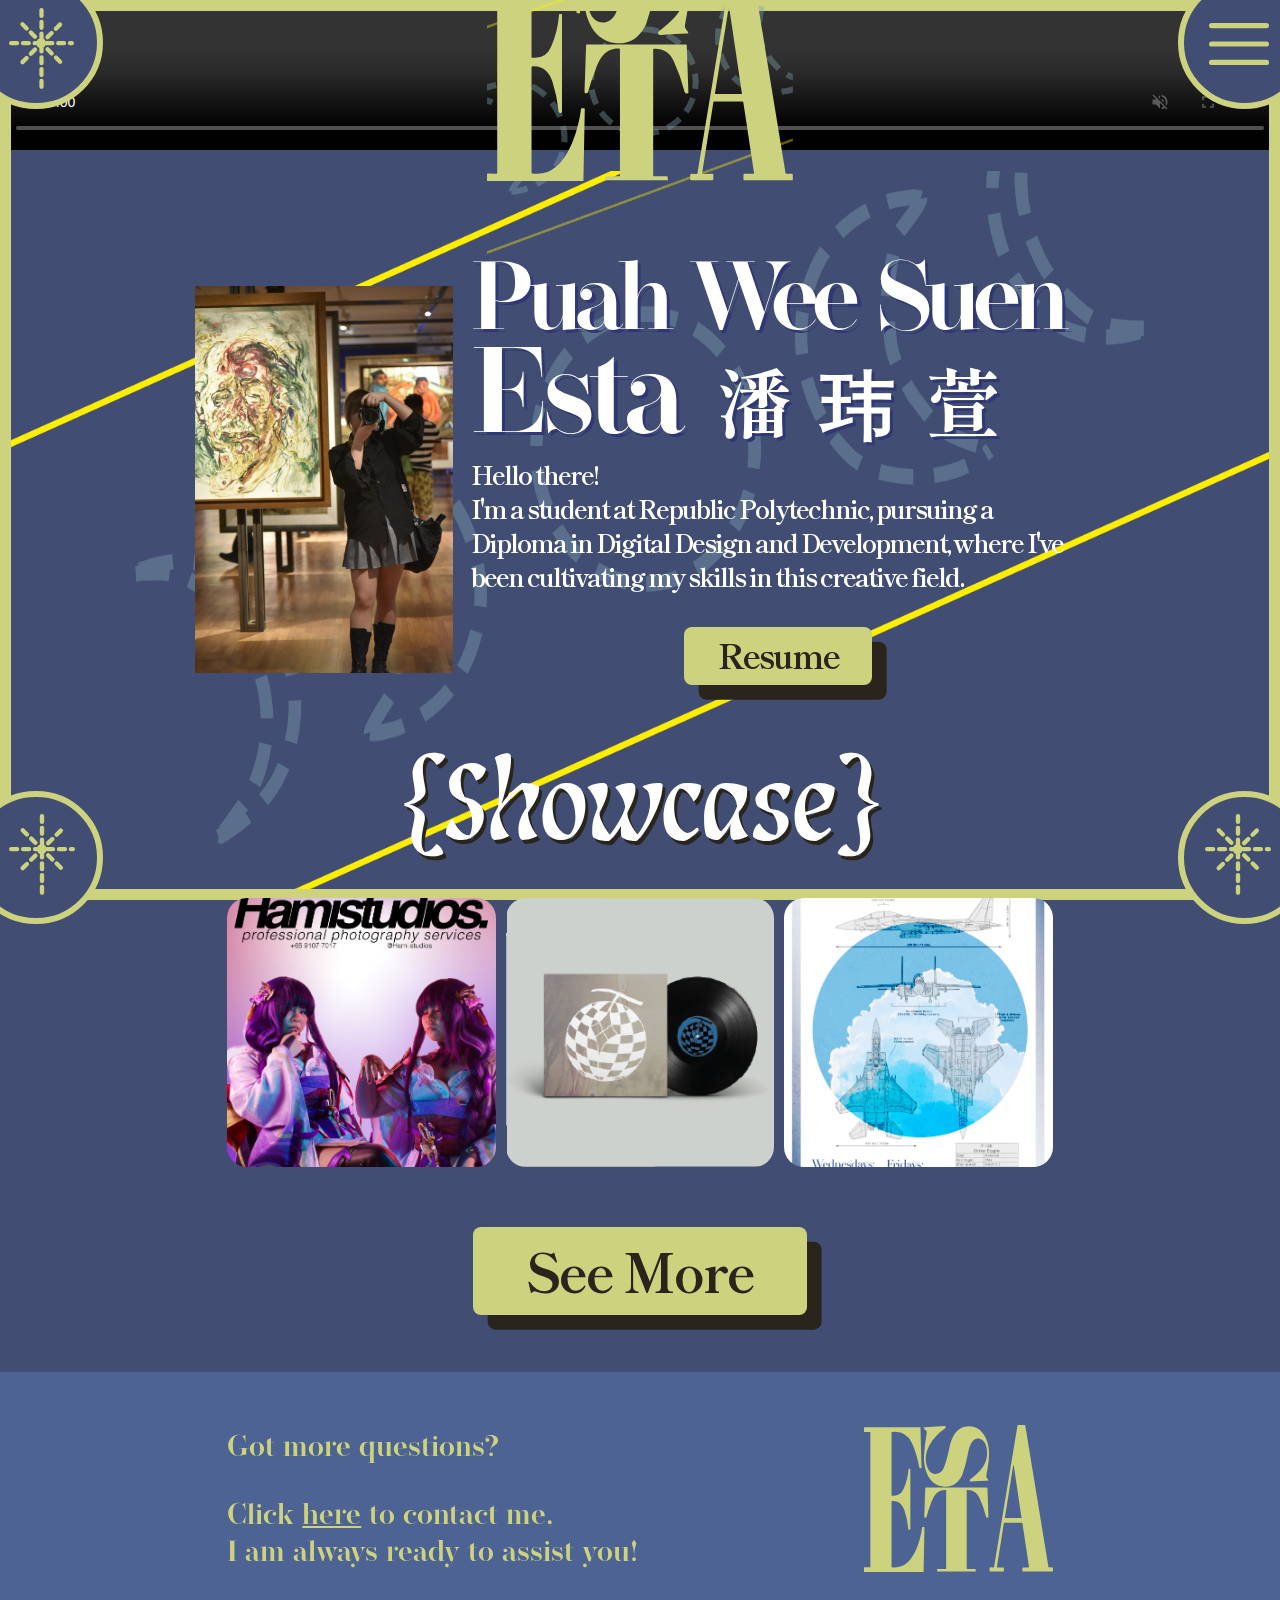
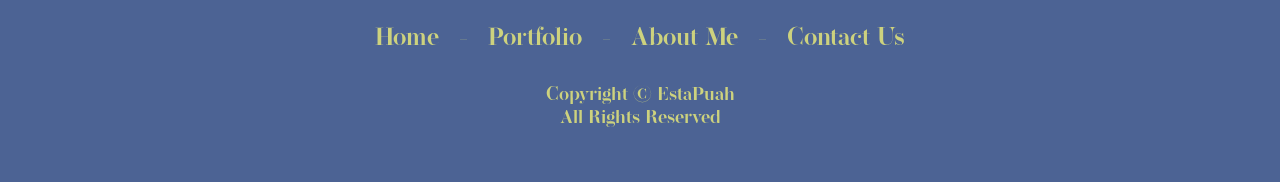
==== commit 48f885aa: "." ====
--- a/index.html
+++ b/index.html
@@ -39,8 +39,10 @@
     <!-- main_wrapper start -->
     <main class="main_wrapper">
       <div class="main_shape">
-        <div class="shape_circle main">
-          <img src="images/shape.svg" alt="" />
+        <div class="shape_circle shape1">
+          <a href="index.html">
+            <img src="images/shape.svg" alt="" />
+          </a>
         </div>
         <div class="shape_circle shape3">
           <img src="images/shape.svg" alt="" />
@@ -112,7 +114,7 @@
         <div class="about_hero">
           <div class="about_row">
             <div class="about_left">
-              <img src="images/about.png" alt="" />
+              <img class="esta" src="images/esta.jpg" alt="" />
             </div>
             <div class="about_right">
               <h3>
@@ -130,30 +132,29 @@
             </div>
           </div>
         </div>
+        <!-- showcase_area start -->
+        <div class="showcase_area">
+          <div class="showcase_main">
+            <h3>{Showcase}</h3>
+            <div class="showcase_item">
+              <div class="showcase_inner">
+                <img href="portfolio.html" src="images/poster.png" alt="" />
+              </div>
+              <div class="showcase_inner">
+                <img href="portfolio.html" src="images/Logos (4).png" alt="" />
+              </div>
+              <div class="showcase_inner">
+                <img href="portfolio.html" src="images/aero.png" alt="" />
+              </div>
+            </div>
+            <div class="showcase_btn text-center">
+              <a href="portfolio.html">See More</a>
+            </div>
+          </div>
+        </div>
+        <!-- showcase_area end -->
       </div>
       <!-- about_area end -->
-
-      <!-- showcase_area start -->
-      <div class="showcase_area">
-        <div class="showcase_main">
-          <h3>{Showcase}</h3>
-          <div class="showcase_item">
-            <div class="showcase_inner">
-              <img href="portfolio.html" src="images/magazine.png" alt="" />
-            </div>
-            <div class="showcase_inner">
-              <img href="portfolio.html" src="images/mock.png" alt="" />
-            </div>
-            <div class="showcase_inner">
-              <img href="portfolio.html" src="images/project-1.png" alt="" />
-            </div>
-          </div>
-          <div class="showcase_btn text-center">
-            <a href="portfolio.html">See More</a>
-          </div>
-        </div>
-      </div>
-      <!-- showcase_area end -->
 
       <!-- footer_area start -->
       <div class="footer_area">
--- a/css/style.css
+++ b/css/style.css
@@ -98,32 +98,19 @@
   left: 0.8rem;
 }
 
-.main_wrapper {
-  transition: all 0.3s ease;
-}
-
-.main_wrapper.expanded {
-  width: 100%; /* Set the desired expanded width */
-}
-
-.main_shape {
-  display: flex;
-  justify-content: space-between;
-}
-
-.shape_circle {
-  transition: all 0.3s ease;
-}
-
-.main.expanded .shape_circle {
-  width: 15rem; /* Set the desired expanded size */
-  height: 15rem;
-}
-
-.main.expanded .shape_circle img {
-  width: 7.8rem; /* Set the desired expanded size for the image */
-  top: 0.3rem;
-  left: 0.4rem;
+@keyframes breathing {
+  0%,
+  100% {
+    transform: scale(0.8);
+  }
+
+  50% {
+    transform: scale(1);
+  }
+}
+
+.shape_circle.shape1 img {
+  animation: breathing 4s infinite alternate; /* Adjust the duration as needed */
 }
 
 .shape3 {
@@ -225,6 +212,11 @@
 
 .main_banner img {
   width: 100%;
+  background-image: url(../images/showcase_bg.png);
+  background-position: center;
+  background-size: cover;
+  background-attachment: scroll;
+  padding: 5rem 0 12rem;
 }
 
 .main_logo img {
@@ -237,13 +229,6 @@
 }
 
 /*================== showcase_area start ==================*/
-.showcase_area {
-  background-image: url(../images/showcase_bg.png);
-  background-repeat: no-repeat;
-  background-position: center;
-  background-size: cover;
-  padding: 5rem 0 12rem;
-}
 
 .showcase_main {
   max-width: 124rem;
@@ -284,11 +269,11 @@
   width: 100%;
   height: 100%;
   object-fit: cover; /* This will make sure the image covers the entire container */
-  border-radius: 1rem;
+  border-radius: 3rem;
 }
 .showcase_btn a {
   font-family: "Shippori Mincho", serif;
-  font-size: 10rem;
+  font-size: 8rem;
   font-weight: 700;
   color: #29251d;
   letter-spacing: -0.3rem;
@@ -297,15 +282,14 @@
   padding: 0.5rem 8rem 0.8rem;
   border-radius: 1.2rem;
   box-shadow: 2.2rem 2.2rem 0rem #29251d;
-  transition: box-shadow 0.2s ease, transform 0.2s ease;
+  transition: box-shadow 0.2s ease;
   position: relative;
 }
 
 .showcase_btn a:hover {
-  box-shadow: 1.8rem 1.8rem 0rem #29251d;
-  transform: translateY(2px);
-}
-
+  opacity: 0.85;
+  box-shadow: none; /* Make the box shadow disappear on hover */
+}
 
 /*==================== footer_area start =====================*/
 .footer_area {
@@ -442,6 +426,7 @@
 
 .portfolio_box:hover {
   opacity: 0.85;
+  box-shadow: none; /* Make the box shadow disappear on hover */
 }
 
 .portfolio_box h4 {
@@ -452,10 +437,6 @@
   margin: 0;
 }
 
-.portfolio_box:hover {
-  box-shadow: none; /* Make the box shadow disappear on hover */
-}
-
 .portfolio_main2 {
   max-width: 124.2rem;
   width: 100%;
@@ -478,7 +459,7 @@
   font-size: 18.9rem;
   font-weight: 700;
   line-height: 1;
-  color: #2f3774;
+  color: rgb(47, 55, 116);
   margin: 0;
   text-align: center;
   letter-spacing: -2.4rem;
@@ -492,23 +473,19 @@
   width: 100%;
 }
 
-.portfolio3 {
-  margin-top: -36rem;
-}
-
 .portfolio_btn {
   padding: 3rem 0;
 }
 
 .portfolio_btn a {
   font-family: "Shippori Mincho", serif;
-  font-size: 6.6rem;
+  font-size: 5rem;
   font-weight: 700;
   color: #29251d;
   letter-spacing: -0.3rem;
   background: #cdd27e;
   display: inline-block;
-  padding: 0.5rem 10rem 0.8rem;
+  padding: 0.5rem 5rem 0.8rem;
   border-radius: 1.2rem;
   box-shadow: 2.2rem 2.2rem 0rem #29251d;
   transition: 0.2s all ease;
@@ -516,6 +493,7 @@
 
 .portfolio_btn a:hover {
   opacity: 0.85;
+  box-shadow: none; /* Make the box shadow disappear on hover */
 }
 
 .portname2 {
@@ -562,50 +540,83 @@
 }
 
 .port4_main {
-  background: rgba(255, 255, 255, 0.85);
-  max-width: 149.6rem;
+  background: rgb(47, 55, 116);
+  max-width: fit-content; /* Set max-width to fit content */
   width: 100%;
   margin: 0 auto;
   position: relative;
   z-index: 99;
-  padding: 6.4rem 5.6rem;
+  padding: 10px;
   border-radius: 4rem;
 }
 
 .port4_left img {
   width: 100%;
+  border-radius: 8px;
+}
+
+.port4_right {
+  padding: 20px;
 }
 
 .port4_right h3 {
   font-family: "Shippori Mincho", serif;
   font-size: 11.3rem;
   font-weight: 700;
-  color: #4c6394;
-  letter-spacing: -1.5rem;
+  color: #cdd27e;
+  letter-spacing: -1rem;
+  margin-bottom: 0;
 }
 
 .port4_right h4 {
   max-width: 56rem;
   width: 100%;
   font-size: 4.7rem;
-  color: #4c6394;
-  margin: 5.5rem 0 8.5rem;
+  color: #cdd27e;
+  margin: 2rem 0 1rem;
 }
 
 .port4_right p {
   font-size: 3.6rem;
-  color: #4c6394;
+  color: #cdd27e;
   margin-bottom: 0;
 }
 
 .port4_btn {
-  padding: 12rem 0 0;
+  color: #cdd27e;
+  padding: 1rem 0 0;
+  text-align: center;
+  margin-top: 20px;
 }
 
 .port4_btn a {
   font-family: "Shippori Mincho", serif;
-  font-size: 5rem;
+  font-size: 3rem;
   color: #29251d;
+}
+
+.carousel-control-prev-icon,
+.carousel-control-next-icon {
+  filter: invert(100%);
+  height: 100px;
+  width: 100px;
+}
+
+.carousel {
+  margin-top: 20px;
+}
+
+.carousel img {
+  width: 100%;
+  border-radius: 10px;
+}
+
+.carousel-inner {
+  display: flex;
+}
+
+.portfolio_sample {
+  margin-bottom: 20px; /* Adjust margin as needed for spacing between items */
 }
 
 /*=================== about page start =====================*/
@@ -804,6 +815,7 @@
 
 .contact_btn button:hover {
   opacity: 0.85;
+  box-shadow: none; /* Make the box shadow disappear on hover */
 }
 
 .contact_right {
